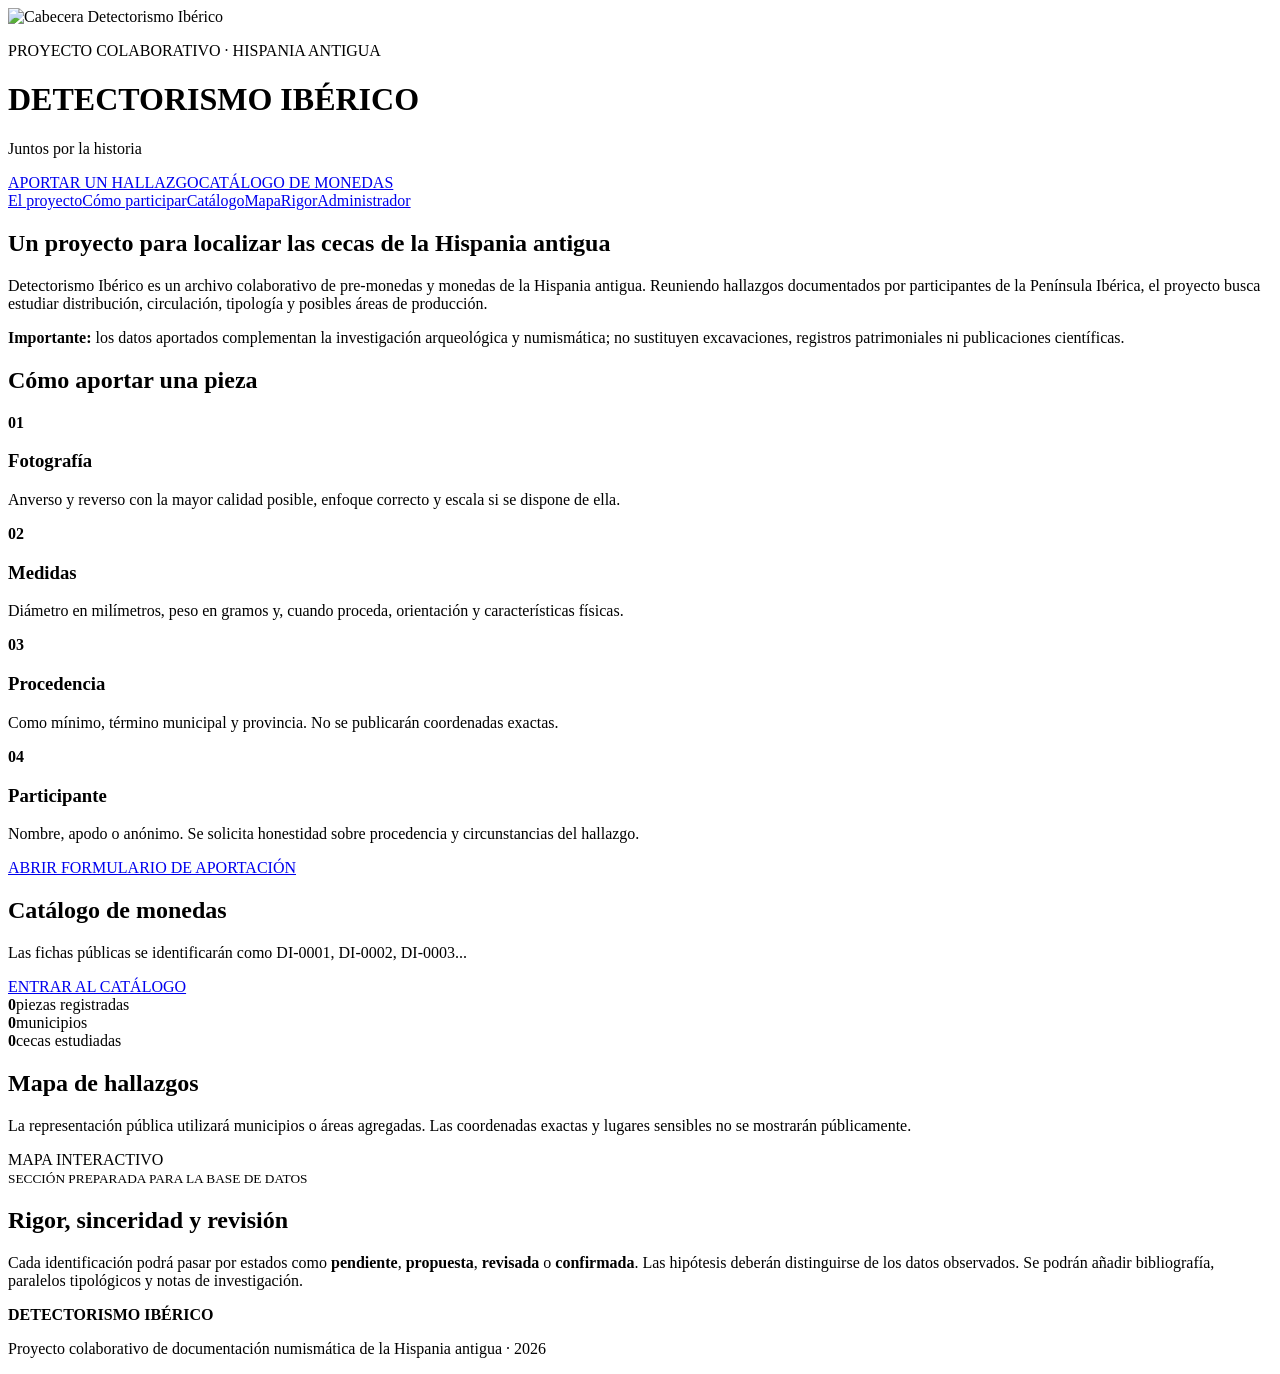
==== index.html @ c9511761 "Add files via upload" ====
<!doctype html><html lang="es"><head><meta charset="utf-8"><meta name="viewport" content="width=device-width,initial-scale=1"><title>Detectorismo Ibérico</title><meta name="description" content="Proyecto colaborativo para documentar pre-monedas y monedas de la Hispania antigua y estudiar sus cecas y áreas de circulación."><link rel="stylesheet" href="css/estilos.css"></head><body>
<header class="hero"><img src="imagenes/cabecera.png" alt="Cabecera Detectorismo Ibérico" class="hero-img"><div class="hero-overlay"><p class="kicker">PROYECTO COLABORATIVO · HISPANIA ANTIGUA</p><h1>DETECTORISMO IBÉRICO</h1><p>Juntos por la historia</p><div><a class="btn" href="#participar">APORTAR UN HALLAZGO</a><a class="btn dark" href="#catalogo">CATÁLOGO DE MONEDAS</a></div></div></header>
<nav><a href="#proyecto">El proyecto</a><a href="#participar">Cómo participar</a><a href="#catalogo">Catálogo</a><a href="#mapa">Mapa</a><a href="#criterios">Rigor</a><a href="admin/index.html">Administrador</a></nav>
<main>
<section id="proyecto" class="paper"><h2>Un proyecto para localizar las cecas de la Hispania antigua</h2><p>Detectorismo Ibérico es un archivo colaborativo de pre-monedas y monedas de la Hispania antigua. Reuniendo hallazgos documentados por participantes de la Península Ibérica, el proyecto busca estudiar distribución, circulación, tipología y posibles áreas de producción.</p><div class="warning"><b>Importante:</b> los datos aportados complementan la investigación arqueológica y numismática; no sustituyen excavaciones, registros patrimoniales ni publicaciones científicas.</div></section>
<section id="participar" class="paper"><h2>Cómo aportar una pieza</h2><div class="steps"><div><b>01</b><h3>Fotografía</h3><p>Anverso y reverso con la mayor calidad posible, enfoque correcto y escala si se dispone de ella.</p></div><div><b>02</b><h3>Medidas</h3><p>Diámetro en milímetros, peso en gramos y, cuando proceda, orientación y características físicas.</p></div><div><b>03</b><h3>Procedencia</h3><p>Como mínimo, término municipal y provincia. No se publicarán coordenadas exactas.</p></div><div><b>04</b><h3>Participante</h3><p>Nombre, apodo o anónimo. Se solicita honestidad sobre procedencia y circunstancias del hallazgo.</p></div></div><a class="btn" href="participar.html">ABRIR FORMULARIO DE APORTACIÓN</a></section>
<section id="catalogo" class="paper"><div class="section-head"><div><h2>Catálogo de monedas</h2><p>Las fichas públicas se identificarán como DI-0001, DI-0002, DI-0003...</p></div><a class="btn" href="catalogo.html">ENTRAR AL CATÁLOGO</a></div><div class="stats"><div><strong id="nPiezas">0</strong><span>piezas registradas</span></div><div><strong id="nMunicipios">0</strong><span>municipios</span></div><div><strong id="nCecas">0</strong><span>cecas estudiadas</span></div></div></section>
<section id="mapa" class="paper"><h2>Mapa de hallazgos</h2><p>La representación pública utilizará municipios o áreas agregadas. Las coordenadas exactas y lugares sensibles no se mostrarán públicamente.</p><div class="map-placeholder">MAPA INTERACTIVO<br><small>SECCIÓN PREPARADA PARA LA BASE DE DATOS</small></div></section>
<section id="criterios" class="paper"><h2>Rigor, sinceridad y revisión</h2><p>Cada identificación podrá pasar por estados como <b>pendiente</b>, <b>propuesta</b>, <b>revisada</b> o <b>confirmada</b>. Las hipótesis deberán distinguirse de los datos observados. Se podrán añadir bibliografía, paralelos tipológicos y notas de investigación.</p></section>
</main><footer><b>DETECTORISMO IBÉRICO</b><p>Proyecto colaborativo de documentación numismática de la Hispania antigua · 2026</p></footer><script src="js/app.js"></script></body></html>
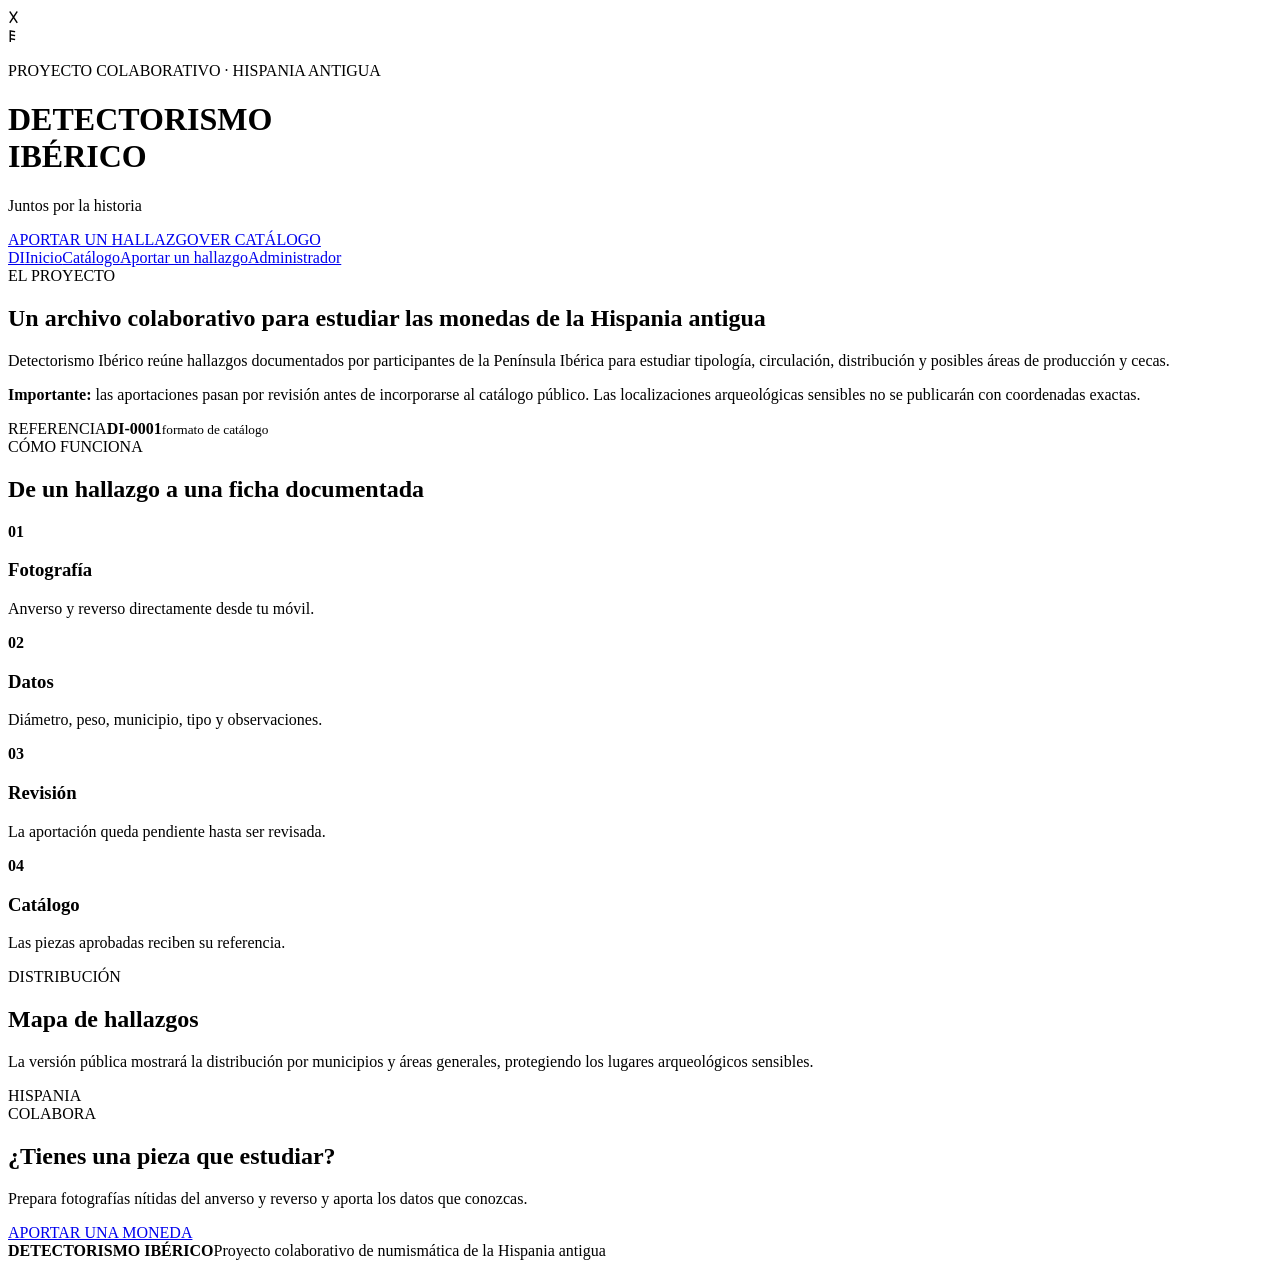
==== commit 9d04c8c1: "Add files via upload" ====
--- a/index.html
+++ b/index.html
@@ -1,10 +1,7 @@
-<!doctype html><html lang="es"><head><meta charset="utf-8"><meta name="viewport" content="width=device-width,initial-scale=1"><title>Detectorismo Ibérico</title><meta name="description" content="Proyecto colaborativo para documentar pre-monedas y monedas de la Hispania antigua y estudiar sus cecas y áreas de circulación."><link rel="stylesheet" href="css/estilos.css"></head><body>
-<header class="hero"><img src="imagenes/cabecera.png" alt="Cabecera Detectorismo Ibérico" class="hero-img"><div class="hero-overlay"><p class="kicker">PROYECTO COLABORATIVO · HISPANIA ANTIGUA</p><h1>DETECTORISMO IBÉRICO</h1><p>Juntos por la historia</p><div><a class="btn" href="#participar">APORTAR UN HALLAZGO</a><a class="btn dark" href="#catalogo">CATÁLOGO DE MONEDAS</a></div></div></header>
-<nav><a href="#proyecto">El proyecto</a><a href="#participar">Cómo participar</a><a href="#catalogo">Catálogo</a><a href="#mapa">Mapa</a><a href="#criterios">Rigor</a><a href="admin/index.html">Administrador</a></nav>
-<main>
-<section id="proyecto" class="paper"><h2>Un proyecto para localizar las cecas de la Hispania antigua</h2><p>Detectorismo Ibérico es un archivo colaborativo de pre-monedas y monedas de la Hispania antigua. Reuniendo hallazgos documentados por participantes de la Península Ibérica, el proyecto busca estudiar distribución, circulación, tipología y posibles áreas de producción.</p><div class="warning"><b>Importante:</b> los datos aportados complementan la investigación arqueológica y numismática; no sustituyen excavaciones, registros patrimoniales ni publicaciones científicas.</div></section>
-<section id="participar" class="paper"><h2>Cómo aportar una pieza</h2><div class="steps"><div><b>01</b><h3>Fotografía</h3><p>Anverso y reverso con la mayor calidad posible, enfoque correcto y escala si se dispone de ella.</p></div><div><b>02</b><h3>Medidas</h3><p>Diámetro en milímetros, peso en gramos y, cuando proceda, orientación y características físicas.</p></div><div><b>03</b><h3>Procedencia</h3><p>Como mínimo, término municipal y provincia. No se publicarán coordenadas exactas.</p></div><div><b>04</b><h3>Participante</h3><p>Nombre, apodo o anónimo. Se solicita honestidad sobre procedencia y circunstancias del hallazgo.</p></div></div><a class="btn" href="participar.html">ABRIR FORMULARIO DE APORTACIÓN</a></section>
-<section id="catalogo" class="paper"><div class="section-head"><div><h2>Catálogo de monedas</h2><p>Las fichas públicas se identificarán como DI-0001, DI-0002, DI-0003...</p></div><a class="btn" href="catalogo.html">ENTRAR AL CATÁLOGO</a></div><div class="stats"><div><strong id="nPiezas">0</strong><span>piezas registradas</span></div><div><strong id="nMunicipios">0</strong><span>municipios</span></div><div><strong id="nCecas">0</strong><span>cecas estudiadas</span></div></div></section>
-<section id="mapa" class="paper"><h2>Mapa de hallazgos</h2><p>La representación pública utilizará municipios o áreas agregadas. Las coordenadas exactas y lugares sensibles no se mostrarán públicamente.</p><div class="map-placeholder">MAPA INTERACTIVO<br><small>SECCIÓN PREPARADA PARA LA BASE DE DATOS</small></div></section>
-<section id="criterios" class="paper"><h2>Rigor, sinceridad y revisión</h2><p>Cada identificación podrá pasar por estados como <b>pendiente</b>, <b>propuesta</b>, <b>revisada</b> o <b>confirmada</b>. Las hipótesis deberán distinguirse de los datos observados. Se podrán añadir bibliografía, paralelos tipológicos y notas de investigación.</p></section>
-</main><footer><b>DETECTORISMO IBÉRICO</b><p>Proyecto colaborativo de documentación numismática de la Hispania antigua · 2026</p></footer><script src="js/app.js"></script></body></html>
+<!doctype html><html lang="es"><head><meta charset="utf-8"><meta name="viewport" content="width=device-width,initial-scale=1"><title>Detectorismo Ibérico</title><link rel="stylesheet" href="css/estilos.css"></head><body>
+<header class="hero"><div class="hero-art"><div class="coin coin-a">𐌗</div><div class="coin coin-b">𐌄</div></div><div class="hero-content"><p class="eyebrow">PROYECTO COLABORATIVO · HISPANIA ANTIGUA</p><h1>DETECTORISMO<br><span>IBÉRICO</span></h1><p class="tagline">Juntos por la historia</p><div class="hero-actions"><a class="btn primary" href="participar.html">APORTAR UN HALLAZGO</a><a class="btn" href="catalogo.html">VER CATÁLOGO</a></div></div></header>
+<nav class="nav"><div class="nav-inner"><a class="brand" href="index.html">DI</a><a href="index.html">Inicio</a><a href="catalogo.html">Catálogo</a><a href="participar.html">Aportar un hallazgo</a><a href="admin.html">Administrador</a></div></nav>
+<main><section class="section intro"><div><span class="section-kicker">EL PROYECTO</span><h2>Un archivo colaborativo para estudiar las monedas de la Hispania antigua</h2><p>Detectorismo Ibérico reúne hallazgos documentados por participantes de la Península Ibérica para estudiar tipología, circulación, distribución y posibles áreas de producción y cecas.</p><p class="note"><strong>Importante:</strong> las aportaciones pasan por revisión antes de incorporarse al catálogo público. Las localizaciones arqueológicas sensibles no se publicarán con coordenadas exactas.</p></div><div class="stat-card"><span>REFERENCIA</span><strong>DI-0001</strong><small>formato de catálogo</small></div></section>
+<section class="section"><span class="section-kicker">CÓMO FUNCIONA</span><h2>De un hallazgo a una ficha documentada</h2><div class="steps"><article><b>01</b><h3>Fotografía</h3><p>Anverso y reverso directamente desde tu móvil.</p></article><article><b>02</b><h3>Datos</h3><p>Diámetro, peso, municipio, tipo y observaciones.</p></article><article><b>03</b><h3>Revisión</h3><p>La aportación queda pendiente hasta ser revisada.</p></article><article><b>04</b><h3>Catálogo</h3><p>Las piezas aprobadas reciben su referencia.</p></article></div></section>
+<section class="section map-section"><div><span class="section-kicker">DISTRIBUCIÓN</span><h2>Mapa de hallazgos</h2><p>La versión pública mostrará la distribución por municipios y áreas generales, protegiendo los lugares arqueológicos sensibles.</p></div><div class="map-art"><div class="map-pin p1"></div><div class="map-pin p2"></div><div class="map-pin p3"></div><span>HISPANIA</span></div></section>
+<section class="section cta"><span class="section-kicker">COLABORA</span><h2>¿Tienes una pieza que estudiar?</h2><p>Prepara fotografías nítidas del anverso y reverso y aporta los datos que conozcas.</p><a class="btn primary" href="participar.html">APORTAR UNA MONEDA</a></section></main><footer><strong>DETECTORISMO IBÉRICO</strong><span>Proyecto colaborativo de numismática de la Hispania antigua</span></footer></body></html>
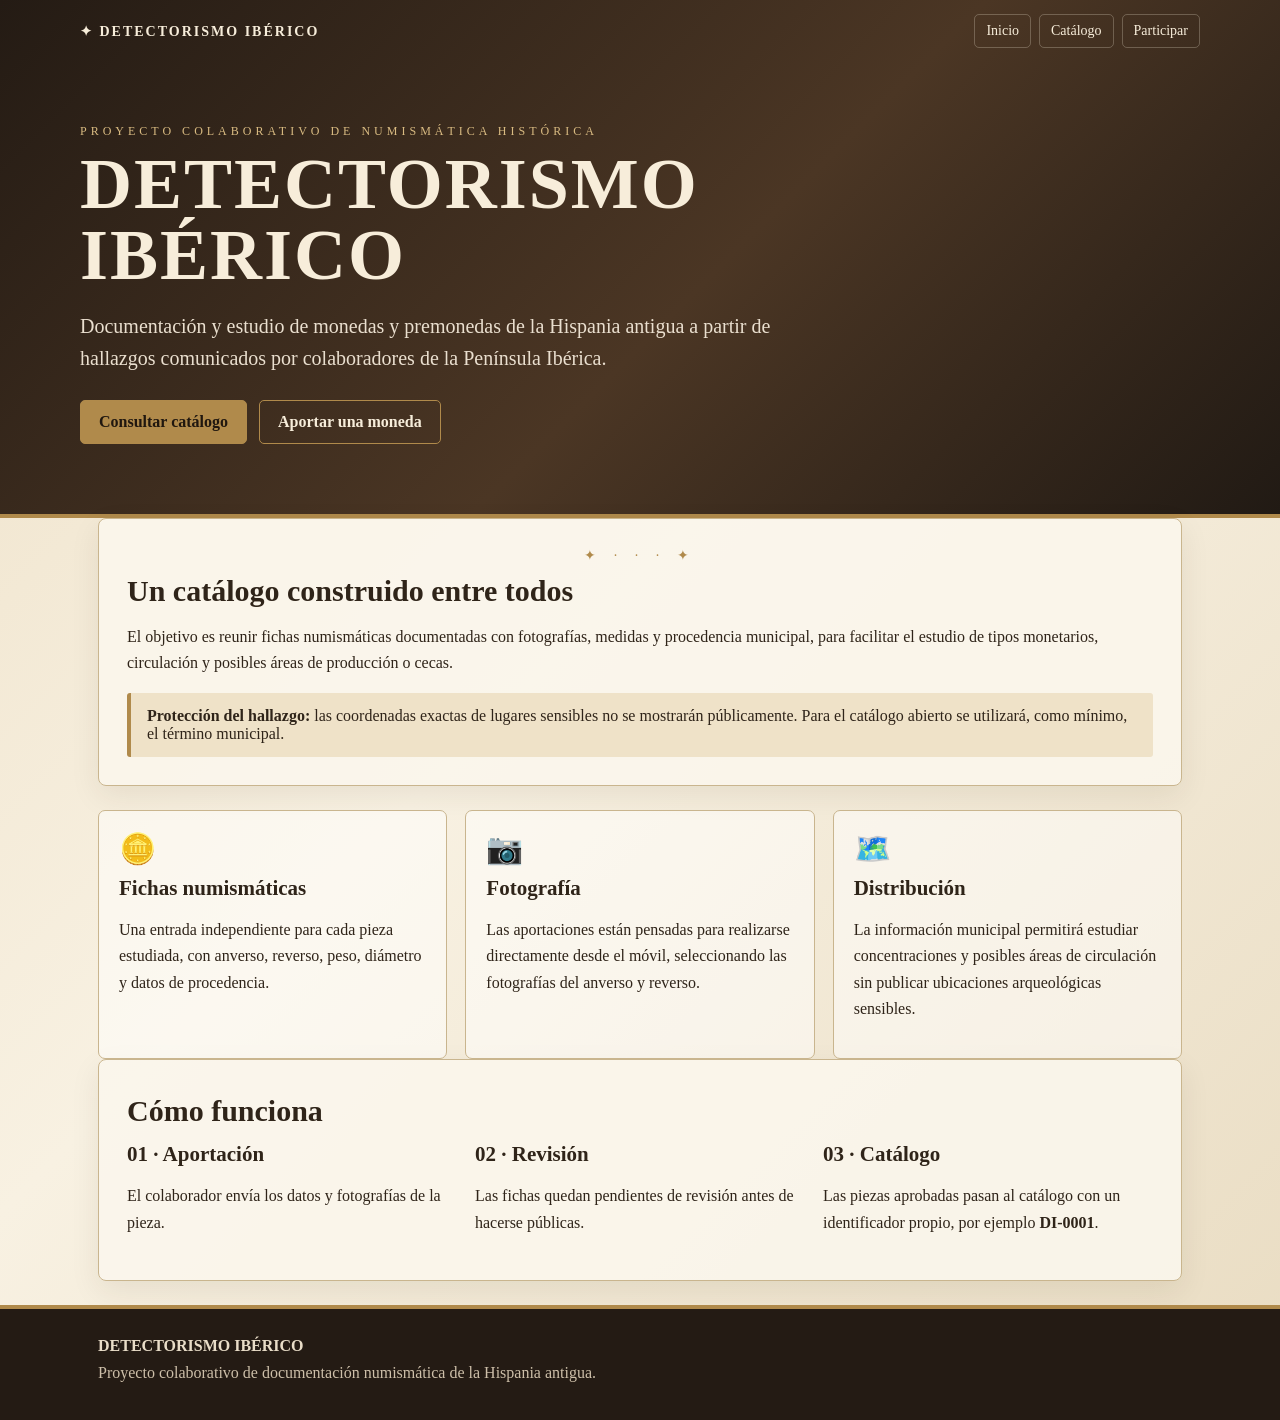
==== commit c3440d93: "Add files via upload" ====
--- a/index.html
+++ b/index.html
@@ -1,7 +1 @@
-<!doctype html><html lang="es"><head><meta charset="utf-8"><meta name="viewport" content="width=device-width,initial-scale=1"><title>Detectorismo Ibérico</title><link rel="stylesheet" href="css/estilos.css"></head><body>
-<header class="hero"><div class="hero-art"><div class="coin coin-a">𐌗</div><div class="coin coin-b">𐌄</div></div><div class="hero-content"><p class="eyebrow">PROYECTO COLABORATIVO · HISPANIA ANTIGUA</p><h1>DETECTORISMO<br><span>IBÉRICO</span></h1><p class="tagline">Juntos por la historia</p><div class="hero-actions"><a class="btn primary" href="participar.html">APORTAR UN HALLAZGO</a><a class="btn" href="catalogo.html">VER CATÁLOGO</a></div></div></header>
-<nav class="nav"><div class="nav-inner"><a class="brand" href="index.html">DI</a><a href="index.html">Inicio</a><a href="catalogo.html">Catálogo</a><a href="participar.html">Aportar un hallazgo</a><a href="admin.html">Administrador</a></div></nav>
-<main><section class="section intro"><div><span class="section-kicker">EL PROYECTO</span><h2>Un archivo colaborativo para estudiar las monedas de la Hispania antigua</h2><p>Detectorismo Ibérico reúne hallazgos documentados por participantes de la Península Ibérica para estudiar tipología, circulación, distribución y posibles áreas de producción y cecas.</p><p class="note"><strong>Importante:</strong> las aportaciones pasan por revisión antes de incorporarse al catálogo público. Las localizaciones arqueológicas sensibles no se publicarán con coordenadas exactas.</p></div><div class="stat-card"><span>REFERENCIA</span><strong>DI-0001</strong><small>formato de catálogo</small></div></section>
-<section class="section"><span class="section-kicker">CÓMO FUNCIONA</span><h2>De un hallazgo a una ficha documentada</h2><div class="steps"><article><b>01</b><h3>Fotografía</h3><p>Anverso y reverso directamente desde tu móvil.</p></article><article><b>02</b><h3>Datos</h3><p>Diámetro, peso, municipio, tipo y observaciones.</p></article><article><b>03</b><h3>Revisión</h3><p>La aportación queda pendiente hasta ser revisada.</p></article><article><b>04</b><h3>Catálogo</h3><p>Las piezas aprobadas reciben su referencia.</p></article></div></section>
-<section class="section map-section"><div><span class="section-kicker">DISTRIBUCIÓN</span><h2>Mapa de hallazgos</h2><p>La versión pública mostrará la distribución por municipios y áreas generales, protegiendo los lugares arqueológicos sensibles.</p></div><div class="map-art"><div class="map-pin p1"></div><div class="map-pin p2"></div><div class="map-pin p3"></div><span>HISPANIA</span></div></section>
-<section class="section cta"><span class="section-kicker">COLABORA</span><h2>¿Tienes una pieza que estudiar?</h2><p>Prepara fotografías nítidas del anverso y reverso y aporta los datos que conozcas.</p><a class="btn primary" href="participar.html">APORTAR UNA MONEDA</a></section></main><footer><strong>DETECTORISMO IBÉRICO</strong><span>Proyecto colaborativo de numismática de la Hispania antigua</span></footer></body></html>+<!doctype html><html lang="es"><head><meta charset="utf-8"><meta name="viewport" content="width=device-width,initial-scale=1"><title>Detectorismo Ibérico | Monedas y premonedas de la Hispania antigua</title><meta name="description" content="Proyecto colaborativo para documentar monedas y premonedas de la Hispania antigua, sus hallazgos, circulación y posibles cecas."><meta name="theme-color" content="#241b14"><link rel="stylesheet" href="style.css"></head><body><header><div class="wrap topbar"><div class="brand">✦ DETECTORISMO IBÉRICO</div><nav><a href="index.html">Inicio</a><a href="catalogo.html">Catálogo</a><a href="participar.html">Participar</a></nav></div><div class="wrap hero"><div class="kicker">Proyecto colaborativo de numismática histórica</div><h1>DETECTORISMO<br>IBÉRICO</h1><p>Documentación y estudio de monedas y premonedas de la Hispania antigua a partir de hallazgos comunicados por colaboradores de la Península Ibérica.</p><div class="actions"><a class="btn" href="catalogo.html">Consultar catálogo</a><a class="btn secondary" href="participar.html">Aportar una moneda</a></div></div></header><main class="wrap"><section class="paper"><div class="ornament">✦ · · · ✦</div><h2>Un catálogo construido entre todos</h2><p>El objetivo es reunir fichas numismáticas documentadas con fotografías, medidas y procedencia municipal, para facilitar el estudio de tipos monetarios, circulación y posibles áreas de producción o cecas.</p><div class="note"><strong>Protección del hallazgo:</strong> las coordenadas exactas de lugares sensibles no se mostrarán públicamente. Para el catálogo abierto se utilizará, como mínimo, el término municipal.</div></section><section class="grid"><article class="card"><div class="icon">🪙</div><h3>Fichas numismáticas</h3><p>Una entrada independiente para cada pieza estudiada, con anverso, reverso, peso, diámetro y datos de procedencia.</p></article><article class="card"><div class="icon">📷</div><h3>Fotografía</h3><p>Las aportaciones están pensadas para realizarse directamente desde el móvil, seleccionando las fotografías del anverso y reverso.</p></article><article class="card"><div class="icon">🗺️</div><h3>Distribución</h3><p>La información municipal permitirá estudiar concentraciones y posibles áreas de circulación sin publicar ubicaciones arqueológicas sensibles.</p></article></section><section class="paper"><h2>Cómo funciona</h2><div class="grid"><div><h3>01 · Aportación</h3><p>El colaborador envía los datos y fotografías de la pieza.</p></div><div><h3>02 · Revisión</h3><p>Las fichas quedan pendientes de revisión antes de hacerse públicas.</p></div><div><h3>03 · Catálogo</h3><p>Las piezas aprobadas pasan al catálogo con un identificador propio, por ejemplo <strong>DI-0001</strong>.</p></div></div></section></main><footer><div class="wrap"><strong>DETECTORISMO IBÉRICO</strong><p>Proyecto colaborativo de documentación numismática de la Hispania antigua.</p></div></footer></body></html>
--- a/style.css
+++ b/style.css
@@ -0,0 +1 @@
+:root{--ink:#2f2419;--brown:#6b4b2d;--gold:#b08a4b;--paper:#f3ead8;--paper2:#fbf7ed;--line:#c9b58e;--dark:#201a14;--muted:#766a5b}*{box-sizing:border-box}body{margin:0;color:var(--ink);font-family:Georgia,"Times New Roman",serif;background:linear-gradient(135deg,#eee1c8,#f8f1e2 45%,#e9dcc2)}a{color:inherit}.wrap{max-width:1120px;margin:auto;padding:0 18px}header{background:linear-gradient(135deg,#241b14,#4b3624 55%,#211a14);color:#f7edda;border-bottom:4px solid var(--gold)}.topbar{display:flex;justify-content:space-between;align-items:center;padding:14px 0}.brand{font-weight:bold;letter-spacing:2px;font-size:14px}nav{display:flex;gap:8px;flex-wrap:wrap}nav a{text-decoration:none;padding:8px 11px;border:1px solid rgba(247,237,218,.25);border-radius:5px;font-size:14px}.hero{padding:62px 0 70px}.kicker{letter-spacing:4px;text-transform:uppercase;font-size:12px;color:#d9bb82}h1{font-size:clamp(38px,7vw,72px);margin:10px 0 12px;line-height:.98;letter-spacing:2px}.hero p{max-width:760px;font-size:20px;line-height:1.6;color:#eadfcf}.actions{display:flex;gap:12px;flex-wrap:wrap;margin-top:26px}.btn{display:inline-block;text-decoration:none;border:1px solid var(--gold);padding:12px 18px;border-radius:5px;background:var(--gold);color:#20170f;font-weight:bold}.btn.secondary{background:transparent;color:#f7edda}main{padding:38px 0 65px}.paper{background:rgba(251,247,237,.9);border:1px solid var(--line);box-shadow:0 10px 30px rgba(50,35,18,.08);border-radius:8px;padding:28px;margin-bottom:24px}.ornament{text-align:center;color:var(--gold);letter-spacing:7px;font-size:14px;margin-bottom:10px}h2{font-size:30px;margin:6px 0 14px}h3{font-size:21px;margin:0 0 9px}p{line-height:1.65}.grid{display:grid;grid-template-columns:repeat(3,1fr);gap:18px}.card{background:rgba(255,255,255,.48);border:1px solid var(--line);padding:20px;border-radius:7px}.icon{font-size:30px;margin-bottom:10px}.note{background:#efe2c8;border-left:4px solid var(--gold);padding:14px 16px;border-radius:3px}.stats{display:grid;grid-template-columns:repeat(3,1fr);gap:12px}.stat{padding:18px;text-align:center;border:1px solid var(--line);background:#f8f0df;border-radius:6px}.stat strong{display:block;font-size:30px;color:var(--brown)}.form-grid{display:grid;grid-template-columns:1fr 1fr;gap:16px}label{display:block;font-weight:bold;margin-bottom:6px}input,textarea{width:100%;padding:12px;border:1px solid #b9a27b;border-radius:5px;background:#fffdf7;color:var(--ink);font:inherit}textarea{min-height:120px;resize:vertical}.full{grid-column:1/-1}.uploads{display:grid;grid-template-columns:1fr 1fr;gap:16px}.upload{border:2px dashed #b9a27b;padding:18px;background:#faf5e9;border-radius:7px}.preview{display:none;width:100%;max-height:300px;object-fit:contain;margin-top:12px;border:1px solid var(--line);background:#eee4d1}.catalog{display:grid;grid-template-columns:repeat(2,1fr);gap:18px}.coin{display:grid;grid-template-columns:140px 1fr;gap:18px;padding:16px;border:1px solid var(--line);background:#fffaf0;border-radius:7px}.coin-img{height:140px;border:1px solid var(--line);display:flex;align-items:center;justify-content:center;background:radial-gradient(circle,#d9c49b,#a88757);font-size:40px}.meta{font-size:14px;color:var(--muted);line-height:1.7}footer{background:#241b14;color:#e9ddc8;padding:28px 0;border-top:4px solid var(--gold)}footer p{margin:5px 0;color:#cdbfa9}@media(max-width:760px){.topbar{align-items:flex-start;gap:12px;flex-direction:column}.grid,.stats,.catalog,.form-grid,.uploads{grid-template-columns:1fr}.coin{grid-template-columns:100px 1fr}.coin-img{height:100px}.hero{padding:48px 0 55px}.paper{padding:20px}}
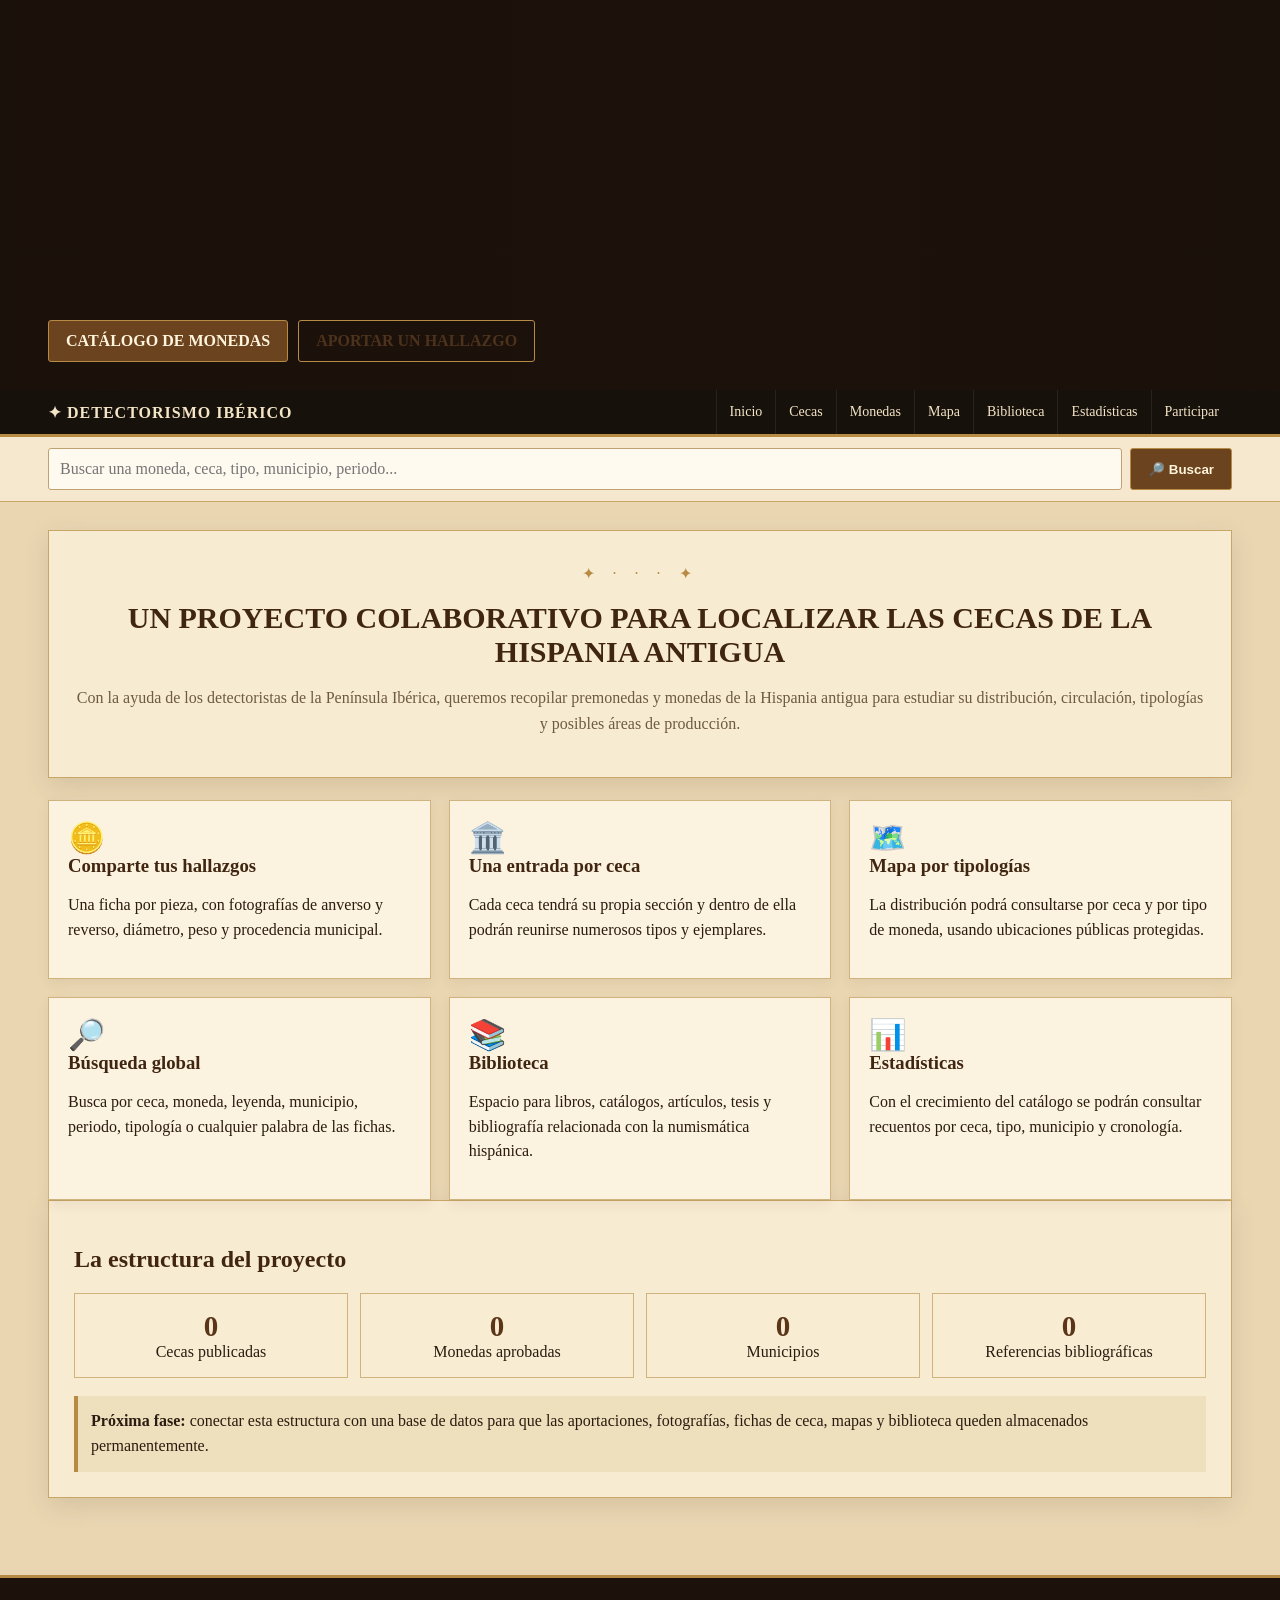
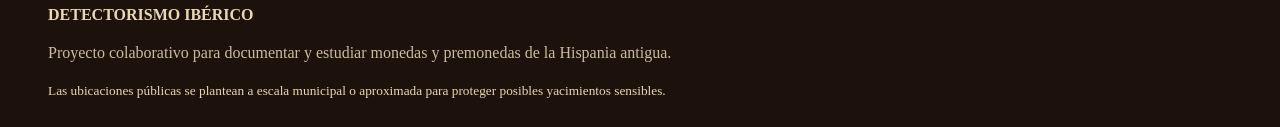
==== commit 25a150c3: "Add files via upload" ====
--- a/index.html
+++ b/index.html
@@ -1 +1 @@
-<!doctype html><html lang="es"><head><meta charset="utf-8"><meta name="viewport" content="width=device-width,initial-scale=1"><title>Detectorismo Ibérico | Monedas y premonedas de la Hispania antigua</title><meta name="description" content="Proyecto colaborativo para documentar monedas y premonedas de la Hispania antigua, sus hallazgos, circulación y posibles cecas."><meta name="theme-color" content="#241b14"><link rel="stylesheet" href="style.css"></head><body><header><div class="wrap topbar"><div class="brand">✦ DETECTORISMO IBÉRICO</div><nav><a href="index.html">Inicio</a><a href="catalogo.html">Catálogo</a><a href="participar.html">Participar</a></nav></div><div class="wrap hero"><div class="kicker">Proyecto colaborativo de numismática histórica</div><h1>DETECTORISMO<br>IBÉRICO</h1><p>Documentación y estudio de monedas y premonedas de la Hispania antigua a partir de hallazgos comunicados por colaboradores de la Península Ibérica.</p><div class="actions"><a class="btn" href="catalogo.html">Consultar catálogo</a><a class="btn secondary" href="participar.html">Aportar una moneda</a></div></div></header><main class="wrap"><section class="paper"><div class="ornament">✦ · · · ✦</div><h2>Un catálogo construido entre todos</h2><p>El objetivo es reunir fichas numismáticas documentadas con fotografías, medidas y procedencia municipal, para facilitar el estudio de tipos monetarios, circulación y posibles áreas de producción o cecas.</p><div class="note"><strong>Protección del hallazgo:</strong> las coordenadas exactas de lugares sensibles no se mostrarán públicamente. Para el catálogo abierto se utilizará, como mínimo, el término municipal.</div></section><section class="grid"><article class="card"><div class="icon">🪙</div><h3>Fichas numismáticas</h3><p>Una entrada independiente para cada pieza estudiada, con anverso, reverso, peso, diámetro y datos de procedencia.</p></article><article class="card"><div class="icon">📷</div><h3>Fotografía</h3><p>Las aportaciones están pensadas para realizarse directamente desde el móvil, seleccionando las fotografías del anverso y reverso.</p></article><article class="card"><div class="icon">🗺️</div><h3>Distribución</h3><p>La información municipal permitirá estudiar concentraciones y posibles áreas de circulación sin publicar ubicaciones arqueológicas sensibles.</p></article></section><section class="paper"><h2>Cómo funciona</h2><div class="grid"><div><h3>01 · Aportación</h3><p>El colaborador envía los datos y fotografías de la pieza.</p></div><div><h3>02 · Revisión</h3><p>Las fichas quedan pendientes de revisión antes de hacerse públicas.</p></div><div><h3>03 · Catálogo</h3><p>Las piezas aprobadas pasan al catálogo con un identificador propio, por ejemplo <strong>DI-0001</strong>.</p></div></div></section></main><footer><div class="wrap"><strong>DETECTORISMO IBÉRICO</strong><p>Proyecto colaborativo de documentación numismática de la Hispania antigua.</p></div></footer></body></html>
+<!doctype html><html lang="es"><head><meta charset="utf-8"><meta name="viewport" content="width=device-width,initial-scale=1"><meta name="description" content="Detectorismo Ibérico: catálogo colaborativo de monedas y premonedas de la Hispania antigua, cecas, hallazgos y biblioteca numismática."><link rel="stylesheet" href="style.css"><title>Detectorismo Ibérico | Monedas y cecas de Hispania</title></head><body><header class="hero"><div class="hero-inner wrap"><div><div class="actions"><a class="btn" href="catalogo.html">CATÁLOGO DE MONEDAS</a><a class="btn alt" href="participar.html">APORTAR UN HALLAZGO</a></div></div></div></header><div class="brandbar"><div class="wrap"><div class="brand">✦ DETECTORISMO IBÉRICO</div><nav class="nav"><a href="index.html">Inicio</a><a href="cecas.html">Cecas</a><a href="catalogo.html">Monedas</a><a href="mapa.html">Mapa</a><a href="biblioteca.html">Biblioteca</a><a href="estadisticas.html">Estadísticas</a><a href="participar.html">Participar</a></nav></div></div><div class="searchbar"><div class="wrap"><form class="searchrow" action="buscar.html"><input name="q" placeholder="Buscar una moneda, ceca, tipo, municipio, periodo..." aria-label="Buscar"><button class="btn" type="submit">🔎 Buscar</button></form></div></div><main><div class="wrap"><section class="paper"><div class="orn">✦ · · · ✦</div><h1 class="title">UN PROYECTO COLABORATIVO PARA LOCALIZAR LAS CECAS DE LA HISPANIA ANTIGUA</h1><p class="subtitle">Con la ayuda de los detectoristas de la Península Ibérica, queremos recopilar premonedas y monedas de la Hispania antigua para estudiar su distribución, circulación, tipologías y posibles áreas de producción.</p></section><section class="grid"><article class="card"><div class="icon">🪙</div><h3>Comparte tus hallazgos</h3><p>Una ficha por pieza, con fotografías de anverso y reverso, diámetro, peso y procedencia municipal.</p></article><article class="card"><div class="icon">🏛️</div><h3>Una entrada por ceca</h3><p>Cada ceca tendrá su propia sección y dentro de ella podrán reunirse numerosos tipos y ejemplares.</p></article><article class="card"><div class="icon">🗺️</div><h3>Mapa por tipologías</h3><p>La distribución podrá consultarse por ceca y por tipo de moneda, usando ubicaciones públicas protegidas.</p></article><article class="card"><div class="icon">🔎</div><h3>Búsqueda global</h3><p>Busca por ceca, moneda, leyenda, municipio, periodo, tipología o cualquier palabra de las fichas.</p></article><article class="card"><div class="icon">📚</div><h3>Biblioteca</h3><p>Espacio para libros, catálogos, artículos, tesis y bibliografía relacionada con la numismática hispánica.</p></article><article class="card"><div class="icon">📊</div><h3>Estadísticas</h3><p>Con el crecimiento del catálogo se podrán consultar recuentos por ceca, tipo, municipio y cronología.</p></article></section><section class="paper"><h2>La estructura del proyecto</h2><div class="stats"><div class="stat"><strong>0</strong>Cecas publicadas</div><div class="stat"><strong>0</strong>Monedas aprobadas</div><div class="stat"><strong>0</strong>Municipios</div><div class="stat"><strong>0</strong>Referencias bibliográficas</div></div><div class="notice" style="margin-top:18px"><strong>Próxima fase:</strong> conectar esta estructura con una base de datos para que las aportaciones, fotografías, fichas de ceca, mapas y biblioteca queden almacenados permanentemente.</div></section></div></main><footer><div class="wrap"><strong>DETECTORISMO IBÉRICO</strong><p>Proyecto colaborativo para documentar y estudiar monedas y premonedas de la Hispania antigua.</p><small>Las ubicaciones públicas se plantean a escala municipal o aproximada para proteger posibles yacimientos sensibles.</small></div></footer></body></html>
--- a/style.css
+++ b/style.css
@@ -1 +1,14 @@
-:root{--ink:#2f2419;--brown:#6b4b2d;--gold:#b08a4b;--paper:#f3ead8;--paper2:#fbf7ed;--line:#c9b58e;--dark:#201a14;--muted:#766a5b}*{box-sizing:border-box}body{margin:0;color:var(--ink);font-family:Georgia,"Times New Roman",serif;background:linear-gradient(135deg,#eee1c8,#f8f1e2 45%,#e9dcc2)}a{color:inherit}.wrap{max-width:1120px;margin:auto;padding:0 18px}header{background:linear-gradient(135deg,#241b14,#4b3624 55%,#211a14);color:#f7edda;border-bottom:4px solid var(--gold)}.topbar{display:flex;justify-content:space-between;align-items:center;padding:14px 0}.brand{font-weight:bold;letter-spacing:2px;font-size:14px}nav{display:flex;gap:8px;flex-wrap:wrap}nav a{text-decoration:none;padding:8px 11px;border:1px solid rgba(247,237,218,.25);border-radius:5px;font-size:14px}.hero{padding:62px 0 70px}.kicker{letter-spacing:4px;text-transform:uppercase;font-size:12px;color:#d9bb82}h1{font-size:clamp(38px,7vw,72px);margin:10px 0 12px;line-height:.98;letter-spacing:2px}.hero p{max-width:760px;font-size:20px;line-height:1.6;color:#eadfcf}.actions{display:flex;gap:12px;flex-wrap:wrap;margin-top:26px}.btn{display:inline-block;text-decoration:none;border:1px solid var(--gold);padding:12px 18px;border-radius:5px;background:var(--gold);color:#20170f;font-weight:bold}.btn.secondary{background:transparent;color:#f7edda}main{padding:38px 0 65px}.paper{background:rgba(251,247,237,.9);border:1px solid var(--line);box-shadow:0 10px 30px rgba(50,35,18,.08);border-radius:8px;padding:28px;margin-bottom:24px}.ornament{text-align:center;color:var(--gold);letter-spacing:7px;font-size:14px;margin-bottom:10px}h2{font-size:30px;margin:6px 0 14px}h3{font-size:21px;margin:0 0 9px}p{line-height:1.65}.grid{display:grid;grid-template-columns:repeat(3,1fr);gap:18px}.card{background:rgba(255,255,255,.48);border:1px solid var(--line);padding:20px;border-radius:7px}.icon{font-size:30px;margin-bottom:10px}.note{background:#efe2c8;border-left:4px solid var(--gold);padding:14px 16px;border-radius:3px}.stats{display:grid;grid-template-columns:repeat(3,1fr);gap:12px}.stat{padding:18px;text-align:center;border:1px solid var(--line);background:#f8f0df;border-radius:6px}.stat strong{display:block;font-size:30px;color:var(--brown)}.form-grid{display:grid;grid-template-columns:1fr 1fr;gap:16px}label{display:block;font-weight:bold;margin-bottom:6px}input,textarea{width:100%;padding:12px;border:1px solid #b9a27b;border-radius:5px;background:#fffdf7;color:var(--ink);font:inherit}textarea{min-height:120px;resize:vertical}.full{grid-column:1/-1}.uploads{display:grid;grid-template-columns:1fr 1fr;gap:16px}.upload{border:2px dashed #b9a27b;padding:18px;background:#faf5e9;border-radius:7px}.preview{display:none;width:100%;max-height:300px;object-fit:contain;margin-top:12px;border:1px solid var(--line);background:#eee4d1}.catalog{display:grid;grid-template-columns:repeat(2,1fr);gap:18px}.coin{display:grid;grid-template-columns:140px 1fr;gap:18px;padding:16px;border:1px solid var(--line);background:#fffaf0;border-radius:7px}.coin-img{height:140px;border:1px solid var(--line);display:flex;align-items:center;justify-content:center;background:radial-gradient(circle,#d9c49b,#a88757);font-size:40px}.meta{font-size:14px;color:var(--muted);line-height:1.7}footer{background:#241b14;color:#e9ddc8;padding:28px 0;border-top:4px solid var(--gold)}footer p{margin:5px 0;color:#cdbfa9}@media(max-width:760px){.topbar{align-items:flex-start;gap:12px;flex-direction:column}.grid,.stats,.catalog,.form-grid,.uploads{grid-template-columns:1fr}.coin{grid-template-columns:100px 1fr}.coin-img{height:100px}.hero{padding:48px 0 55px}.paper{padding:20px}}
+
+:root{--brown:#3a2415;--brown2:#24170e;--gold:#b78b43;--gold2:#d5b36d;--paper:#ead7b2;--paper2:#f7ecd5;--ink:#2b1b10;--muted:#6e5a42;--line:#c8a66a}
+*{box-sizing:border-box}html{scroll-behavior:smooth}body{margin:0;background:#ead7b2;color:var(--ink);font-family:Georgia,'Times New Roman',serif}a{color:inherit}.wrap{max-width:1220px;margin:auto;padding:0 18px}
+.hero{background:#1c120b url('imagenes/cabecera.png') center top/cover no-repeat;min-height:390px;position:relative;color:#fff7e9}.hero:after{content:'';position:absolute;inset:0;background:linear-gradient(90deg,rgba(20,12,7,.18),rgba(20,12,7,.02) 60%,rgba(20,12,7,.2))}.hero-inner{position:relative;z-index:1;min-height:390px;display:flex;align-items:flex-end;padding-bottom:28px}
+.brandbar{background:#17110c;color:#f4e5c6;border-bottom:3px solid var(--gold);position:sticky;top:0;z-index:20}.brandbar .wrap{display:flex;align-items:center;justify-content:space-between;gap:14px}.brand{font-weight:bold;letter-spacing:1px;padding:11px 0}.nav{display:flex;overflow:auto;white-space:nowrap}.nav a{padding:14px 13px;text-decoration:none;font-size:14px;border-left:1px solid rgba(255,255,255,.08)}.nav a:hover,.nav a.active{background:#5a3a20}
+.searchbar{background:#f5e8ce;border-bottom:1px solid var(--line);padding:11px 0}.searchrow{display:flex;gap:8px}.searchrow input{flex:1}.searchrow button{width:auto}
+main{padding:28px 0 55px}.paper{background:rgba(248,237,211,.96);border:1px solid var(--line);box-shadow:0 8px 24px rgba(56,34,13,.12);padding:25px;margin-bottom:22px}.title{font-size:30px;text-align:center;margin:0 0 7px}.subtitle{text-align:center;color:var(--muted);line-height:1.6}.orn{text-align:center;color:var(--gold);letter-spacing:7px;margin:8px 0 18px}
+.grid{display:grid;grid-template-columns:repeat(3,1fr);gap:18px}.card{background:#fbf2df;border:1px solid #cfb27e;padding:19px;box-shadow:0 4px 12px rgba(70,40,12,.07)}.card h3{margin:0 0 8px}.card p{line-height:1.55}.icon{font-size:30px}.btn{display:inline-block;background:#6b431f;color:#fff4dc;text-decoration:none;padding:11px 17px;border:1px solid var(--gold);border-radius:3px;font-weight:bold}.btn.alt{background:transparent;color:#4d321c}.actions{display:flex;gap:10px;flex-wrap:wrap;margin-top:17px}
+.stats{display:grid;grid-template-columns:repeat(4,1fr);gap:12px}.stat{background:#f8ecd2;border:1px solid #cfb27e;text-align:center;padding:16px}.stat strong{display:block;font-size:29px;color:#5a3518}
+.table{width:100%;border-collapse:collapse}.table th,.table td{border:1px solid #cdb17f;padding:10px;text-align:left;vertical-align:top}.table th{background:#dfc397}.table tr:nth-child(even){background:#fbf2df}
+.searchbox{display:flex;gap:8px;margin-bottom:18px}.searchbox input{flex:1}.field,input,select,textarea{font:inherit;padding:11px;border:1px solid #bfa174;background:#fffaf0;color:var(--ink);border-radius:3px;width:100%}textarea{min-height:130px}.formgrid{display:grid;grid-template-columns:1fr 1fr;gap:15px}.full{grid-column:1/-1}label{font-weight:bold;display:block;margin-bottom:5px}.uploadgrid{display:grid;grid-template-columns:1fr 1fr;gap:15px}.upload{border:2px dashed #b99a65;padding:15px;background:#fbf3e2}.preview{display:none;max-width:100%;max-height:280px;margin-top:10px}
+.mint{border:1px solid #c7a870;background:#fff7e7;padding:18px;margin:12px 0}.mint-head{display:flex;justify-content:space-between;gap:10px;align-items:center}.pill{display:inline-block;padding:4px 8px;border:1px solid #c29b5a;background:#ead2a5;font-size:12px}.coinlist{display:grid;grid-template-columns:repeat(2,1fr);gap:12px}.coin{border:1px solid #cdb17f;background:#fbf1dc;padding:14px}.map{height:360px;border:1px solid #b9975e}.notice{padding:13px;background:#efe0bd;border-left:4px solid var(--gold);line-height:1.55}
+footer{background:#1c120b;color:#ead7b2;padding:28px 0;border-top:3px solid var(--gold)}footer p{color:#cdbb9d}h1,h2,h3{color:#402611}h1{font-size:clamp(34px,6vw,60px);margin:0}p{line-height:1.6}
+@media(max-width:800px){.brandbar .wrap{display:block}.nav{overflow-x:auto}.hero,.hero-inner{min-height:300px}.grid,.stats,.formgrid,.uploadgrid,.coinlist{grid-template-columns:1fr}.paper{padding:18px}.table{font-size:13px}.searchrow{flex-direction:column}.searchrow button{width:100%}}
